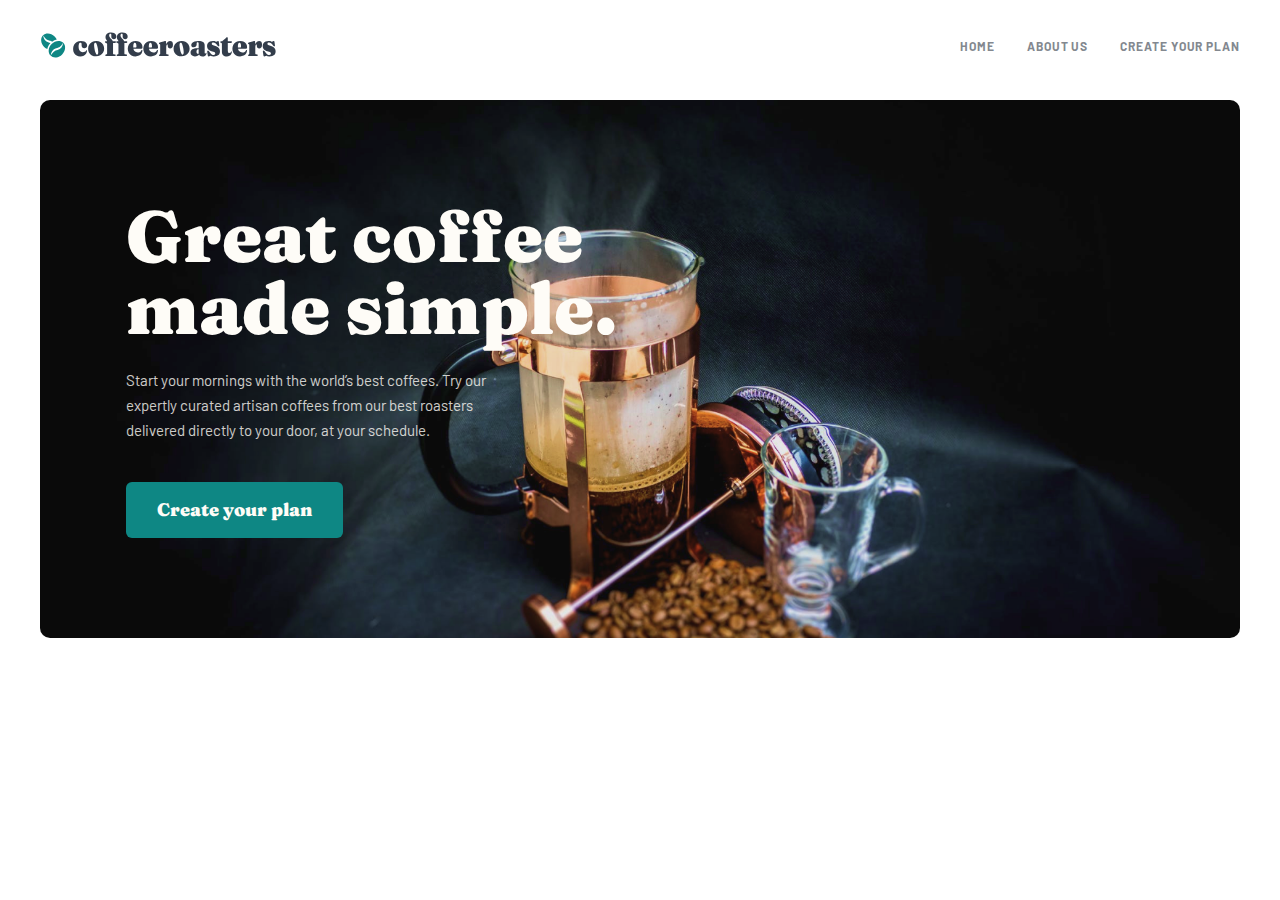
==== index.html @ 924e1266 "add hero section" ====
<!DOCTYPE html>
<html lang="en">
<head>
    <meta charset="UTF-8">
    <meta http-equiv="X-UA-Compatible" content="IE=edge">
    <meta name="viewport" content="width=device-width, initial-scale=1.0">
    <link rel="stylesheet" href="./css/normalize.css">
    <link rel="stylesheet" href="./css/style.css">
    <!-- <link rel="stylesheet" href="./css/style.min.css"> -->
    <title>Template css</title>
</head>
<body>
    <!-- site hedaer start  -->
    <header class="site-header">
        <div class="container">
            <div class="site-header__wrapper">
                <a class="logo" href="/index.html">
                    <img class="logo-img" src="./images/mobile_logo.svg" width="163" height="18" alt="cofferoster">
                </a>
                <button class="site-header__burger-menu js-open-btn" type="button"></button>
                <nav class="sitenav">
                    <ul class="sitenav-list">
                        <li class="sitenav-item">
                            <a class="sitenav-link" href="#">Home</a>
                        </li>
                        <li class="sitenav-item">
                            <a class="sitenav-link" href="#">About Us</a>
                        </li>
                        <li class="sitenav-item">
                            <a class="sitenav-link" href="#">Create your plan</a>
                        </li>
                    </ul>
                </nav>
            </div>
        </div>
    </header>
    <!-- site hedaer finish  -->
    <!-- site main start -->
    <main class="site-main">
        <!-- hero section start -->
        <section class="hero">
            <div class="container">
                <div class="hero-inner">
                    <div class="hero-box">
                        <h2 class="hero-title">Great coffee made simple.</h2>
                        <p class="hero-text">Start your mornings with the world’s best coffees. Try our expertly curated artisan coffees from our best roasters delivered directly to your door, at your schedule.</p>
                        <a href="#" class="hero-link">Create your plan</a>
                    </div>
                </div>
            </div>
        </section>
        <!-- hero section finish -->
    </main>
    <!-- site main start -->
    <!-- site footer start -->
    <footer class="site-footer">
        <!-- your footer code here -->
    </footer>
    <!-- site footer finish -->
    <script src="./js/index.js"></script>
</body>
</html>
---- css/style.css ----
@font-face {
    font-family: "Barlow";
    src: url("../fonts/Barlow-Regular.woff2") format("woff2"),
    url("../fonts/Barlow-Regular.woff") format("woff");
    font-weight: normal;
    font-style: normal;
}

@font-face {
    font-family: "Barlow";
    src: url("../fonts/Barlow-Bold.woff2") format("woff2"),
    url("../fonts/Barlow-Bold.woff") format("woff");
    font-weight: bold;
    font-style: normal;
}
@font-face {
    font-family: "Fraunces 9pt";
    src: url("../fonts/Fraunces9pt-Black.woff2") format("woff2"),
    url("../fonts/Fraunces9pt-Black.woff") format("woff");
    font-weight: 900;
    font-style: normal;
}


/* VARIABLES */

:root {
    --main-text-color-wihite : #fefcf7;
    --main-nav-color-grey: #83888f;
    --main-text-color-black : #333d4b;
    --main-bg-color : #fefcf7;
    --main-btn-color-grin: #0e8784;
}

/* GENERAL */

html {
    height: 100%;
    box-sizing: border-box;
}

*,
::before,
::after {
    box-sizing: inherit;
    margin: 0;
}

img {
    display: block;
    height: auto;
}

body {
    display: flex;
    flex-direction: column;
    height: 100%;
    margin: 0;
    padding: 0;
    font-family: "Barlow", "Arial", sans-serif;
    font-family: "Fraunces 9pt", "Times New Roman", serif;
}

.visually-hidden {
    position: absolute;
    width: 1px;
    height: 1px;
    margin: -1px;
    padding: 0;
    border: 0;
    white-space: nowrap;
    clip-path: inset(100%);
    clip: rect(0 0 0 0);
    overflow: hidden;
}

/* CONTAINER */

.container {
    width: 100%;
    max-width: 1320px;
    margin-right: auto;
    margin-left: auto;
    padding-right: 20px;
    padding-left: 20px;
}

/* STICKY - FOOTER */

.site-main {
    flex-grow: 1;
}
.site-header {
    position: relative;
    z-index: 1;
    padding: 32px 0 42px 0;
}
.site-header__wrapper {
    display: flex;
    justify-content: space-between;
    align-items: center;
}
.logo-img {
    width: 163px;
    height: 18px;
}
.site-header__burger-menu {
    width: 16px;
    height: 15px;
    padding: 0;
    background-color: transparent;
    background-image: url("../images/mobile_nav.svg");
    background-repeat: no-repeat;
    background-position: center;
    border: none;
}
.sitenav {
    position: absolute;
    top: 90px;
    left: 0;
    right: 0;
    z-index: 2;
    display: none;
    height: 100vh;
    background: linear-gradient(360deg, rgba(254, 252, 247, 0.504981) 0%, #fefcf7 55.94%);
}
.sitenav-open .sitenav{
    display: block;
}
.sitenav-open .site-header__burger-menu {
    background-image: url("../images/exit_icon.svg");
}
.sitenav-list {
    display: flex;
    flex-direction: column;
    padding-top: 40px;
    list-style: none;
    padding-left: 0;
    margin: 0;
    text-align: center;
}
.sitenav-item:not(:last-child) {
    margin-bottom: 32px;
}
.sitenav-link {
    font-family: "Fraunces 9pt";
    font-style: normal;
    font-weight: 900;
    font-size: 24px;
    line-height: 32px;
    color: var(--main-nav-color-grey);
    text-decoration: none;
}
.hero-inner {
    padding: 100px 0;
    background-image: url("../images/hero_bg.png");
    background-repeat: no-repeat;
    background-position: center;
    background-size: cover;
    border-radius: 10px;
}
.hero-box {
    max-width: 279px;
    display: flex;
    flex-direction: column;
    align-items: center;
    margin: 0 auto;
}
.hero-title {
    font-family: 'Fraunces 9pt';
    font-weight: 900;
    font-size: 40px;
    line-height: 40px;
    text-align: center;
    color: var(--main-text-color-wihite);
    margin-bottom: 24px;
}
.hero-text {
    max-width: 279px;
    font-family: 'Barlow';
    font-weight: 400;
    font-size: 15px;
    line-height: 25px;
    text-align: center;
    color: var(--main-text-color-wihite);
    mix-blend-mode: normal;
    opacity: 0.8;
    margin-bottom: 39px;
}
.hero-link {
    width: 217px;
    height: 56px;
    font-family: 'Fraunces 9pt';
    font-weight: 900;
    font-size: 18px;
    line-height: 25px;
    color: var(--main-text-color-wihite);
    text-decoration: none;
    background-color: var(--main-btn-color-grin);
    border-radius: 6px;
    padding: 15px 31px;
}
.hero-link:hover {
    background-color: #66d2cf;
}
@media only screen and (min-width: 640px){
    .logo-img {
        width: 236px;
        height: 26px;
    }
    .site-header__burger-menu {
        display: none;
    }
    .sitenav {
        display: block;
        position: static;
        height: auto;
        background: transparent;
    }
    .sitenav-list {
        flex-direction: row;
        align-items: center;
        padding-top: 0;
    }
    .sitenav-item:not(:last-child) {
        margin-right: 32px;
        margin-bottom: 0;
    }
    .sitenav-link {
        font-family: "Barlow";
        font-style: normal;
        font-weight: 700;
        font-size: 12px;
        line-height: 15px;
        letter-spacing: 0.923077px;
        text-transform: uppercase;
        color: var(--main-nav-color-grey);
    }
    .hero-box {
        max-width: 398px;
        padding-left: 58px;
        align-items: flex-start;
        margin: 0;
    }
    .hero-title {
        font-size: 48px;
        line-height: 48px;
        text-align: start;
    }
    .hero-text {
        max-width: 400px;
        text-align: start;
    }

}
@media only screen and (min-width: 820px){
    .container {
        padding: 0 40px;
    }
    .hero-box {
        max-width: 579px;
        padding-left: 86px;
    }
    .hero-title {
        font-size: 72px;
        line-height: 72px;
    }
    .hero-text {
        max-width: 400px;
    }
}
---- css/style.min.css ----
/*! normalize.css v8.0.1 | MIT License | github.com/necolas/normalize.css */button,hr,input{overflow:visible}progress,sub,sup{vertical-align:baseline}[type=checkbox],[type=radio],legend{box-sizing:border-box;padding:0}html{line-height:1.15;-webkit-text-size-adjust:100%}body{margin:0}details,main{display:block}h1{font-size:2em;margin:.67em 0}hr{box-sizing:content-box;height:0}code,kbd,pre,samp{font-family:monospace,monospace;font-size:1em}a{background-color:transparent}abbr[title]{border-bottom:none;text-decoration:underline;text-decoration:underline dotted}b,strong{font-weight:bolder}small{font-size:80%}sub,sup{font-size:75%;line-height:0;position:relative}sub{bottom:-.25em}sup{top:-.5em}img{border-style:none}button,input,optgroup,select,textarea{font-family:inherit;font-size:100%;line-height:1.15;margin:0}button,select{text-transform:none}[type=button],[type=reset],[type=submit],button{-webkit-appearance:button}[type=button]::-moz-focus-inner,[type=reset]::-moz-focus-inner,[type=submit]::-moz-focus-inner,button::-moz-focus-inner{border-style:none;padding:0}[type=button]:-moz-focusring,[type=reset]:-moz-focusring,[type=submit]:-moz-focusring,button:-moz-focusring{outline:ButtonText dotted 1px}fieldset{padding:.35em .75em .625em}legend{color:inherit;display:table;max-width:100%;white-space:normal}textarea{overflow:auto}[type=number]::-webkit-inner-spin-button,[type=number]::-webkit-outer-spin-button{height:auto}[type=search]{-webkit-appearance:textfield;outline-offset:-2px}[type=search]::-webkit-search-decoration{-webkit-appearance:none}::-webkit-file-upload-button{-webkit-appearance:button;font:inherit}summary{display:list-item}[hidden],template{display:none}
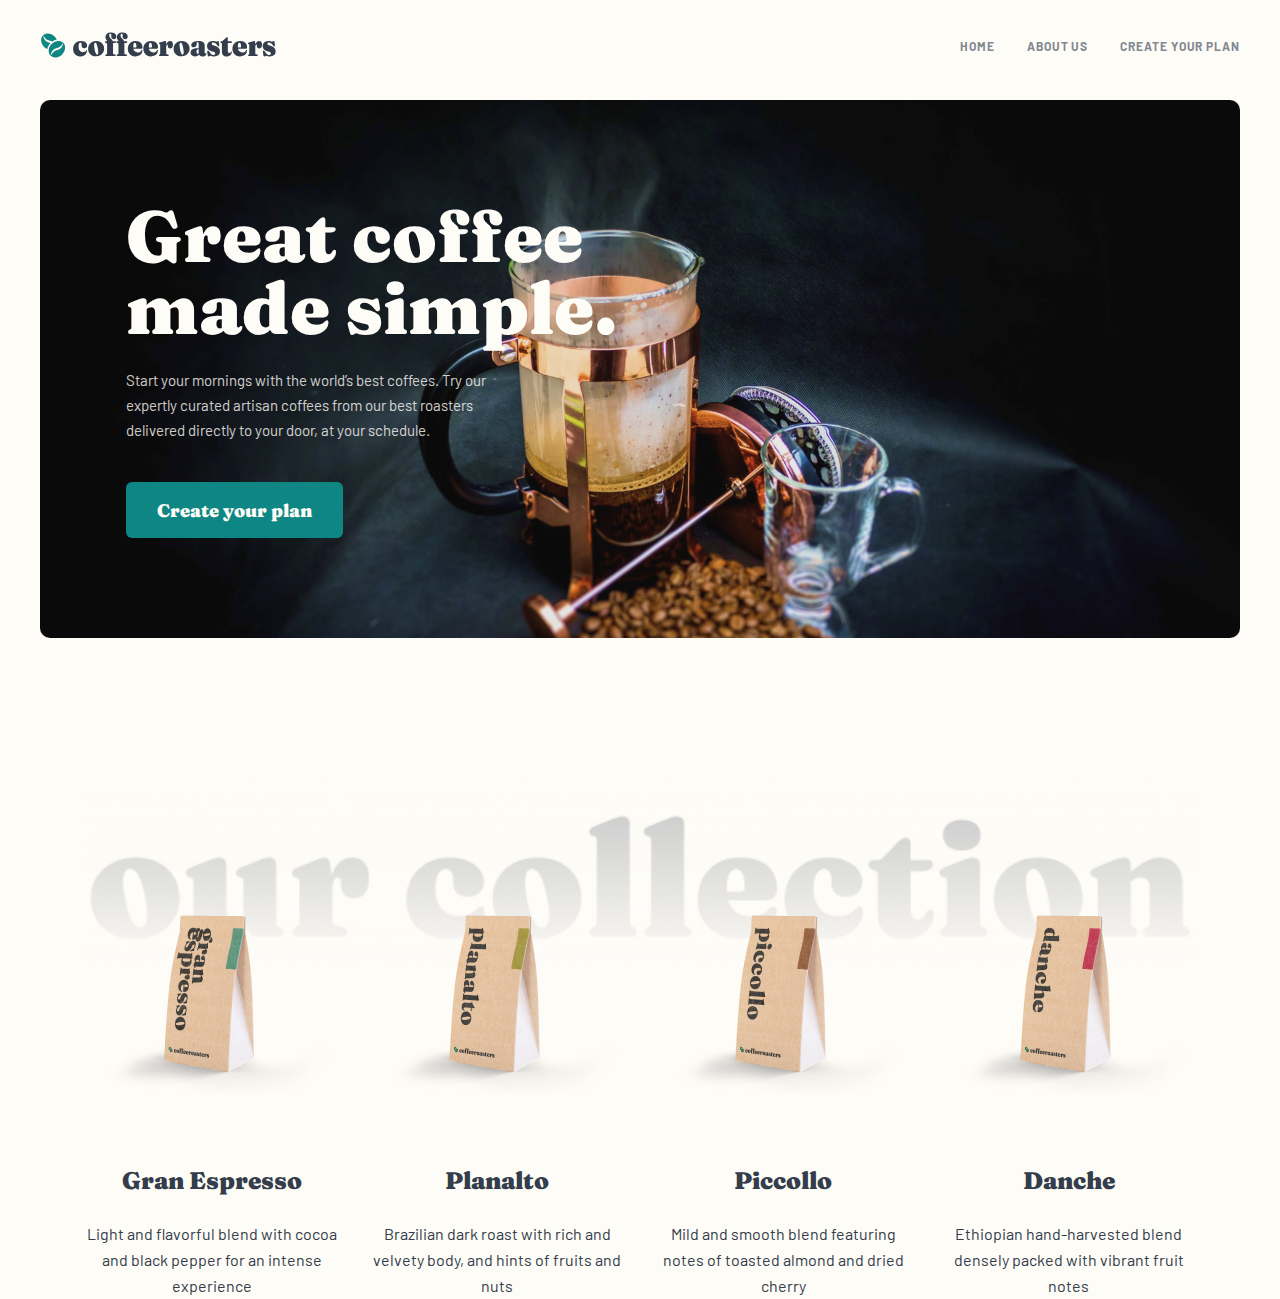
==== commit 7b0f93a7: "add collection section" ====
--- a/index.html
+++ b/index.html
@@ -50,6 +50,52 @@
             </div>
         </section>
         <!-- hero section finish -->
+        <!-- collection section start -->
+        <section class="collection">
+            <div class="container">
+                <div class="collection-box">
+                    <ul class="collection-list">
+                        <li class="collection-item">
+                            <div class="collection-img-box">
+                                <img class="collection-item-img" src="./images/espresso.png" alt="espresso coffee">
+                            </div>
+                            <div class="collection-item-headding-box">
+                                <h3 class="collection-item-title">Gran Espresso</h3>
+                                <p class="collection-item-text">Light and flavorful blend with cocoa and black pepper for an intense experience</p>
+                            </div>
+                        </li>
+                        <li class="collection-item">
+                            <div class="collection-img-box">
+                                <img class="collection-item-img" src="./images/planalto.png" alt="planalto coffee">
+                            </div>
+                            <div class="collection-item-headding-box">
+                                <h3 class="collection-item-title">Planalto</h3>
+                                <p class="collection-item-text">Brazilian dark roast with rich and velvety body, and hints of fruits and nuts</p>
+                            </div>
+                        </li>
+                        <li class="collection-item">
+                            <div class="collection-img-box">
+                                <img class="collection-item-img" src="./images/picollo.png" alt="piccollo coffee">
+                            </div>
+                            <div class="collection-item-headding-box">
+                                <h3 class="collection-item-title">Piccollo</h3>
+                                <p class="collection-item-text">Mild and smooth blend featuring notes of toasted almond and dried cherry</p>
+                            </div>
+                        </li>
+                        <li class="collection-item">
+                            <div class="collection-img-box danche-img">
+                                <img class="collection-item-img" src="./images/danche.png" alt="danche coffee">
+                            </div>
+                            <div class="collection-item-headding-box">
+                                <h3 class="collection-item-title">Danche</h3>
+                                <p class="collection-item-text">Ethiopian hand-harvested blend densely packed with vibrant fruit notes</p>
+                            </div>
+                        </li>
+                    </ul>
+                </div>
+            </div>
+        </section>
+        <!-- collection section finish -->
     </main>
     <!-- site main start -->
     <!-- site footer start -->
--- a/css/style.css
+++ b/css/style.css
@@ -59,6 +59,7 @@
     padding: 0;
     font-family: "Barlow", "Arial", sans-serif;
     font-family: "Fraunces 9pt", "Times New Roman", serif;
+    background-color: var(--main-bg-color);
 }
 
 .visually-hidden {
@@ -190,6 +191,9 @@
 .hero-link {
     width: 217px;
     height: 56px;
+    display: flex;
+    justify-content: center;
+    align-items: center;
     font-family: 'Fraunces 9pt';
     font-weight: 900;
     font-size: 18px;
@@ -198,10 +202,57 @@
     text-decoration: none;
     background-color: var(--main-btn-color-grin);
     border-radius: 6px;
-    padding: 15px 31px;
 }
 .hero-link:hover {
     background-color: #66d2cf;
+}
+.collection-box {
+    margin-top: 120px;
+    background-image: url("../images/collection_mobile.png");
+    background-repeat: no-repeat;
+    background-size: 375px 72px;
+    background-position: top center;
+}
+.collection-list {
+    list-style: none;
+    padding: 0;
+    padding-top: 85px;
+}
+.collection-item {
+    display: flex;
+    flex-direction: column;
+    align-items: center;
+}
+.collection-item:not(:last-child) {
+    margin-bottom: 48px;
+}
+.danche-img {
+    padding-left: 20px;
+    padding-top: 15px;
+}
+.collection-item-headding-box {
+    display: flex;
+    flex-direction: column;
+    align-items: center;
+}
+.collection-item-title {
+    font-family: 'Fraunces 9pt';
+    font-style: normal;
+    font-weight: 900;
+    font-size: 24px;
+    line-height: 32px;
+    color: var(--main-text-color-black);
+    margin-bottom: 16px;
+}
+.collection-item-text {
+    width: 282px;
+    font-family: 'Barlow';
+    font-style: normal;
+    font-weight: 400;
+    font-size: 15px;
+    line-height: 25px;
+    text-align: center;
+    color: var(--main-text-color-black);
 }
 @media only screen and (min-width: 640px){
     .logo-img {
@@ -251,7 +302,28 @@
         max-width: 400px;
         text-align: start;
     }
-
+    .collection-box {
+        display: flex;
+        justify-content: center;
+        margin-top: 144.2px;
+        background-image: url("../images/collection_tablet.png");
+        background-size: 698px 118px;
+    }
+    .collection-list {
+        padding-top: 59px;
+    }
+    .collection-item {
+        display: flex;
+        flex-direction: row;
+    }
+    .collection-item-headding-box {
+        display: flex;
+        flex-direction: column;
+        align-items: flex-start;
+    }
+    .collection-item-text {
+        text-align: start;
+    }
 }
 @media only screen and (min-width: 820px){
     .container {
@@ -268,4 +340,41 @@
     .hero-text {
         max-width: 400px;
     }
+    .collection-box {
+        display: flex;
+        justify-content: center;
+        background-image: url("../images/collection_destkop.png");
+        background-size: 1111px 196px;
+        margin-top: 136px;
+    }
+    .collection-list {
+        display: flex;
+        padding: 0;
+    }
+    .collection-item {
+        display: flex;
+        flex-direction: column;
+        align-items: center;
+        margin-top: 126px;
+        margin-bottom: 0;
+    }
+    .collection-item:not(:last-child) {
+        margin-right: 30px;
+        margin-bottom: 0;
+    }
+    .collection-img-box {
+        margin-bottom: 71.55px;
+    }
+    .collection-item-headding-box {
+        align-items: center;
+    }
+    .collection-item-title {
+        margin-bottom: 24px;
+    }
+    .collection-item-text {
+        width: 255px;
+        font-size: 16px;
+        line-height: 26px;
+        text-align: center;
+    }
 }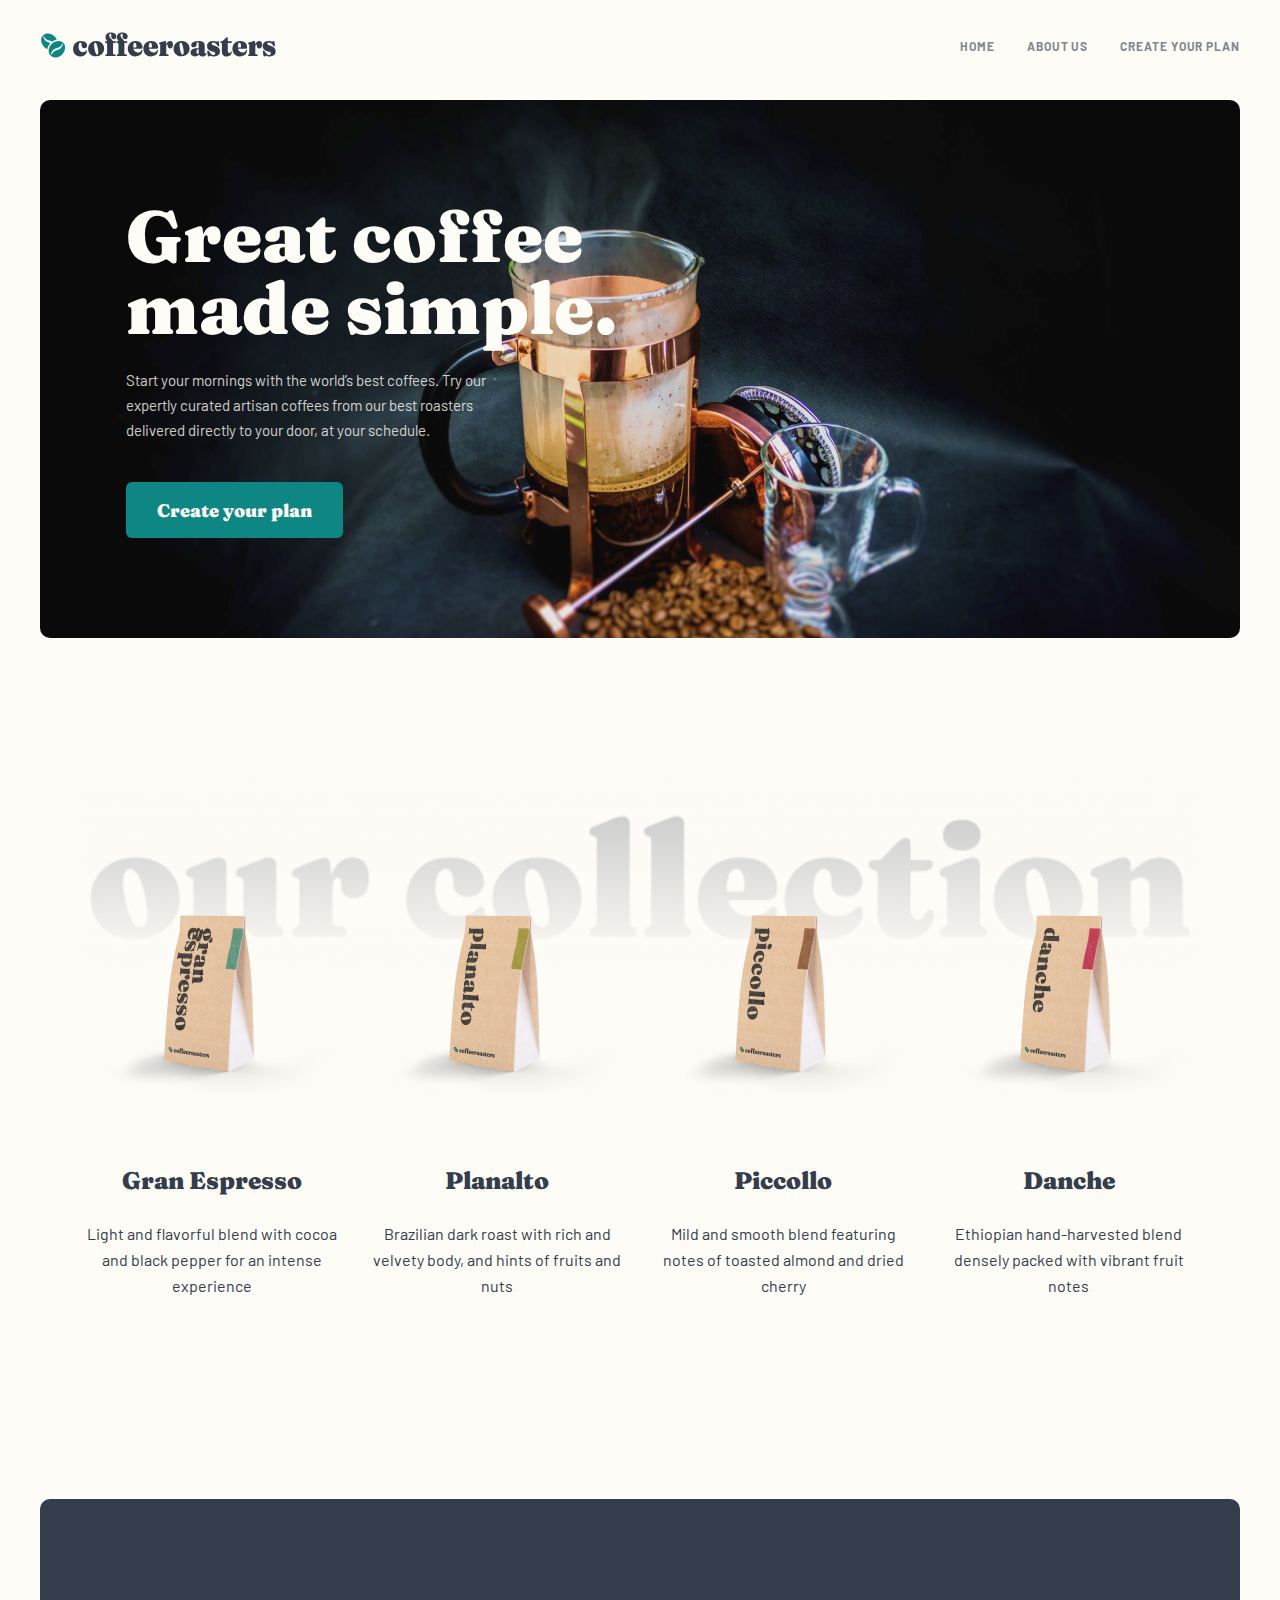
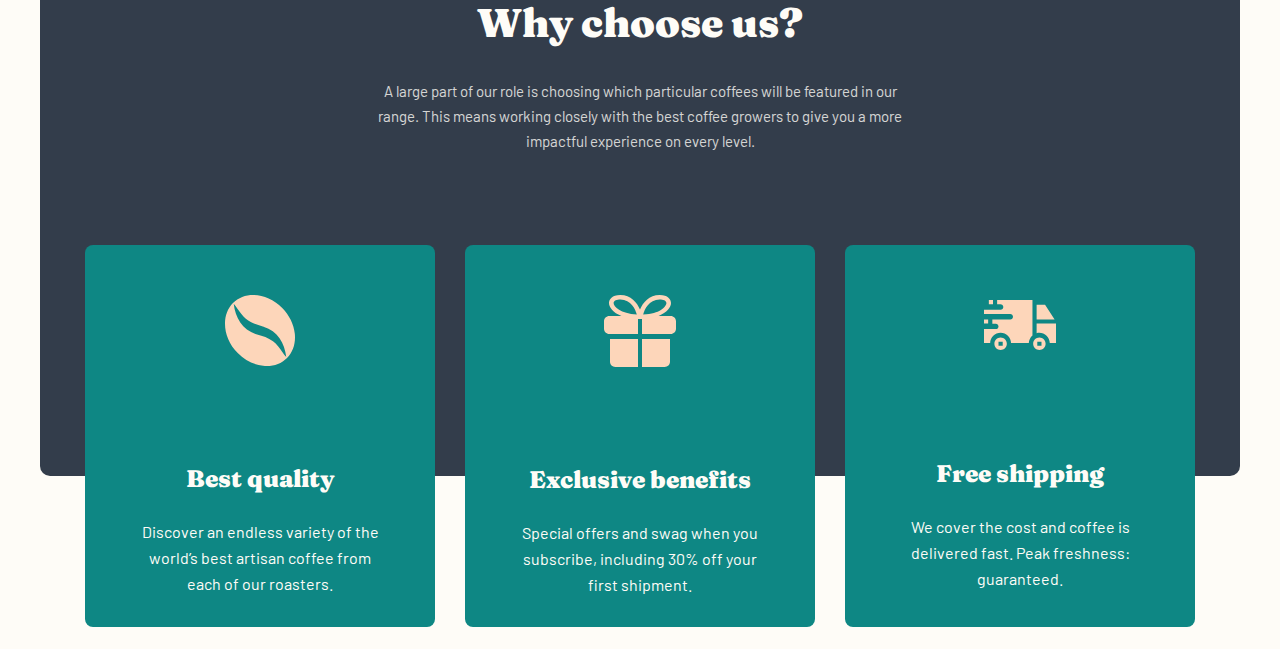
==== commit 0d9d0a66: "add choose section" ====
--- a/index.html
+++ b/index.html
@@ -7,7 +7,7 @@
     <link rel="stylesheet" href="./css/normalize.css">
     <link rel="stylesheet" href="./css/style.css">
     <!-- <link rel="stylesheet" href="./css/style.min.css"> -->
-    <title>Template css</title>
+    <title>Cofferoasters</title>
 </head>
 <body>
     <!-- site hedaer start  -->
@@ -96,6 +96,39 @@
             </div>
         </section>
         <!-- collection section finish -->
+        <!-- choose section start -->
+        <section class="choose">
+            <div class="container">
+                <div class="choose-box">
+                    <h2 class="choose-title">Why choose us?</h2>
+                    <p class="choose-text">A large part of our role is choosing which particular coffees will be featured  in our range. This means working closely with the best coffee growers to give you a more impactful experience on every level.</p>
+                    <ul class="choose-list">
+                        <li class="choose-item">
+                            <img class="choose-item-img" src="./images/coffee-bean.svg" alt="coffee-bean">
+                            <div class="choose-item-headding-box">
+                                <h3 class="choose-item-title">Best quality</h3>
+                                <p class="choose-item-text">Discover an endless variety of the world’s best artisan coffee from each of our roasters.</p>
+                            </div>
+                        </li>
+                        <li class="choose-item">
+                            <img class="choose-item-img" src="./images/gift.svg" alt="gift icon">
+                            <div class="choose-item-headding-box">
+                                <h3 class="choose-item-title">Exclusive benefits</h3>
+                                <p class="choose-item-text">Special offers and swag when you subscribe, including 30% off your first shipment.</p>
+                            </div>
+                        </li>
+                        <li class="choose-item">
+                            <img class="choose-item-img free-shopping-img" src="./images/car.svg" alt="car icon">
+                            <div class="choose-item-headding-box">
+                                <h3 class="choose-item-title">Free shipping</h3>
+                                <p class="choose-item-text">We cover the cost and coffee is delivered fast. Peak freshness: guaranteed.</p>
+                            </div>
+                        </li>
+                    </ul>
+                </div>
+            </div>
+        </section>
+        <!-- choose section finish -->
     </main>
     <!-- site main start -->
     <!-- site footer start -->
--- a/css/style.css
+++ b/css/style.css
@@ -254,6 +254,96 @@
     text-align: center;
     color: var(--main-text-color-black);
 }
+.choose-box {
+    height: 573px;
+    display: flex;
+    flex-direction: column;
+    align-items: center;
+    background-color: var(--main-text-color-black);
+    padding-top: 56px;
+    position: relative;
+    margin-top: 120px;
+    border-radius: 10px;
+}
+.choose-title {
+    font-family: 'Fraunces 9pt';
+    font-style: normal;
+    font-weight: 900;
+    font-size: 28px;
+    line-height: 28px;
+    text-align: center;
+    color: var(--main-bg-color);
+    margin-bottom: 24px;
+}
+.choose-text {
+    width: 279px;
+    font-family: 'Barlow';
+    font-style: normal;
+    font-weight: 400;
+    font-size: 15px;
+    line-height: 25px;
+    text-align: center;
+    color: var(--main-bg-color);
+    mix-blend-mode: normal;
+    opacity: 0.8;
+}
+.choose-list {
+    display: flex;
+    flex-direction: column;
+    align-items: center;
+    list-style: none;
+    position: absolute;
+    padding: 0;
+    top: 305px;
+}
+.choose-item {
+    width: 279px;
+    height: 382px;
+    display: flex;
+    flex-direction: column;
+    align-items: center;
+    background-color: var(--main-btn-color-grin);
+    border-radius: 8px;
+}
+.choose-item:not(:last-child) {
+    margin-bottom: 24px;
+}
+.choose-item-img {
+    width: 72px;
+    height: 72px;
+    margin-top: 72px;
+    margin-bottom: 56px;
+}
+.free-shopping-img{
+    width: 72px;
+    height: 50px;
+}
+.choose-item-headding-box {
+    display: flex;
+    flex-direction: column;
+    align-items: center;
+}
+.choose-item-title {
+    font-family: 'Fraunces 9pt';
+    font-style: normal;
+    font-weight: 900;
+    font-size: 24px;
+    line-height: 32px;
+    text-align: center;
+    color: var(--main-bg-color);
+    margin-bottom: 24px;
+}
+.choose-item-text {
+    width: 201px;
+    font-family: 'Barlow';
+    font-style: normal;
+    font-weight: 400;
+    font-size: 15px;
+    line-height: 25px;
+    text-align: center;
+    color: var(--main-bg-color);
+    margin-bottom: 51px;
+}
 @media only screen and (min-width: 640px){
     .logo-img {
         width: 236px;
@@ -324,6 +414,48 @@
     .collection-item-text {
         text-align: start;
     }
+    .choose-box {
+        height: 573px;
+        margin-top: 144px;
+        padding-top: 100px;
+    }
+    .choose-title {
+        font-size: 32px;
+        line-height: 48px;
+        margin-bottom: 32px;
+    }
+    .choose-text {
+        width: 540px;
+    }
+    .choose-list {
+        top: 275px;
+    }
+    .choose-item {
+        width: 573px;
+        height: 180px;
+        flex-direction: row;
+    }
+    .choose-item-img {
+        width: 56px;
+        height: 56px;
+        margin-left: 70px;
+        margin-right: 55px;
+    }
+    .free-shopping-img{
+        width: 55px;
+        height: 39px;
+    }
+    .choose-item-headding-box {
+        align-items: flex-start;
+        margin-top: 41px;
+    }
+    .choose-item-title {
+        text-align: start;
+    }
+    .choose-item-text {
+        width: 344px;
+        text-align: start;
+    }
 }
 @media only screen and (min-width: 820px){
     .container {
@@ -377,4 +509,47 @@
         line-height: 26px;
         text-align: center;
     }
+    .choose-box {
+        height: 577px;
+        margin-top: 200px;
+    }
+    .choose-title {
+        font-size: 40px;
+        line-height: 48px;
+    }
+    .choose-list {
+        flex-direction: row;
+        top: 346px;
+    }
+    .choose-item {
+        width: 350px;
+        height: 382px;
+        flex-direction: column;
+        justify-content: center;
+        align-items: center;
+    }
+    .choose-item:not(:last-child) {
+        margin-right: 30px;
+        margin-bottom: 0;
+    }
+    .choose-item-img {
+        width: 72px;
+        height: 72px;
+        margin-right: 0;
+        margin-left: 0;
+    }
+    .free-shopping-img{
+        width: 72px;
+        height: 50px;
+        margin-bottom: 67px;
+    }
+    .choose-item-headding-box {
+        align-items: center;
+    }
+    .choose-item-text {
+        width: 255px;
+        font-size: 16px;
+        line-height: 26px;
+        text-align: center;
+    }
 }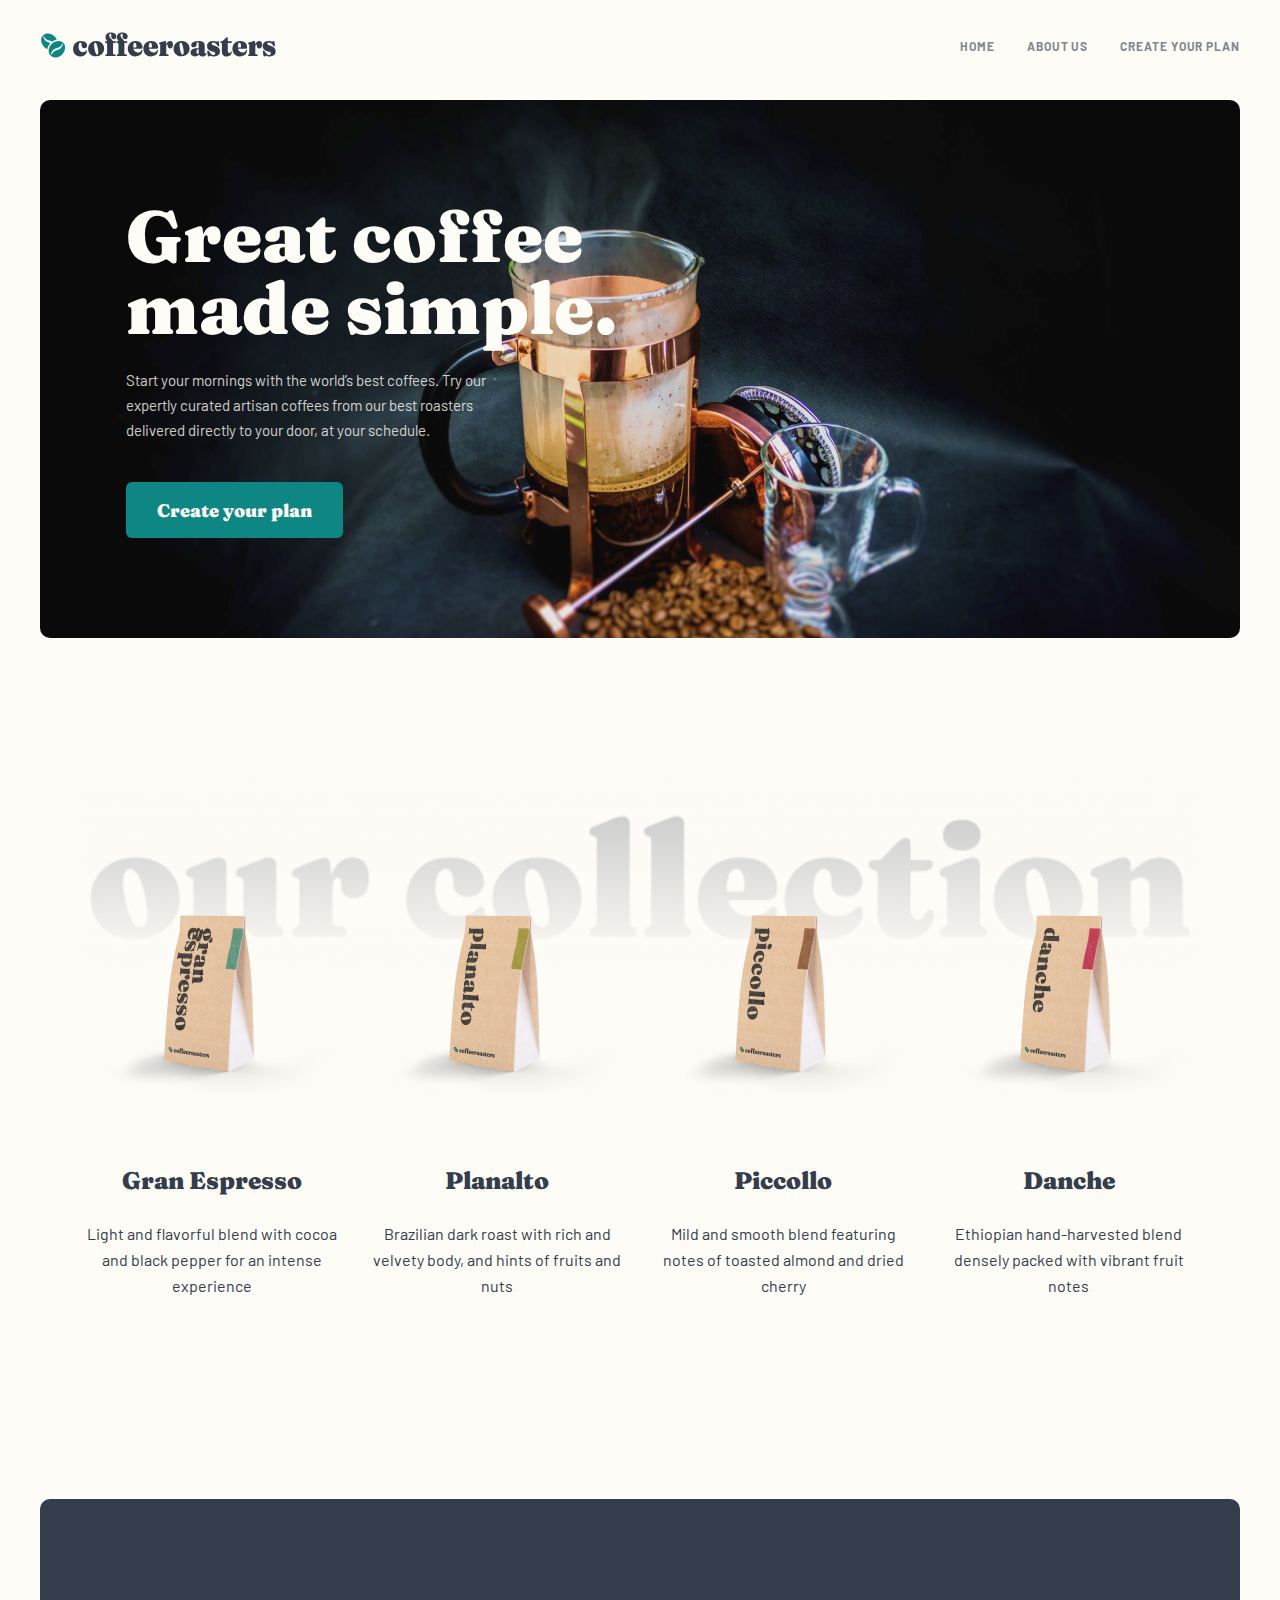
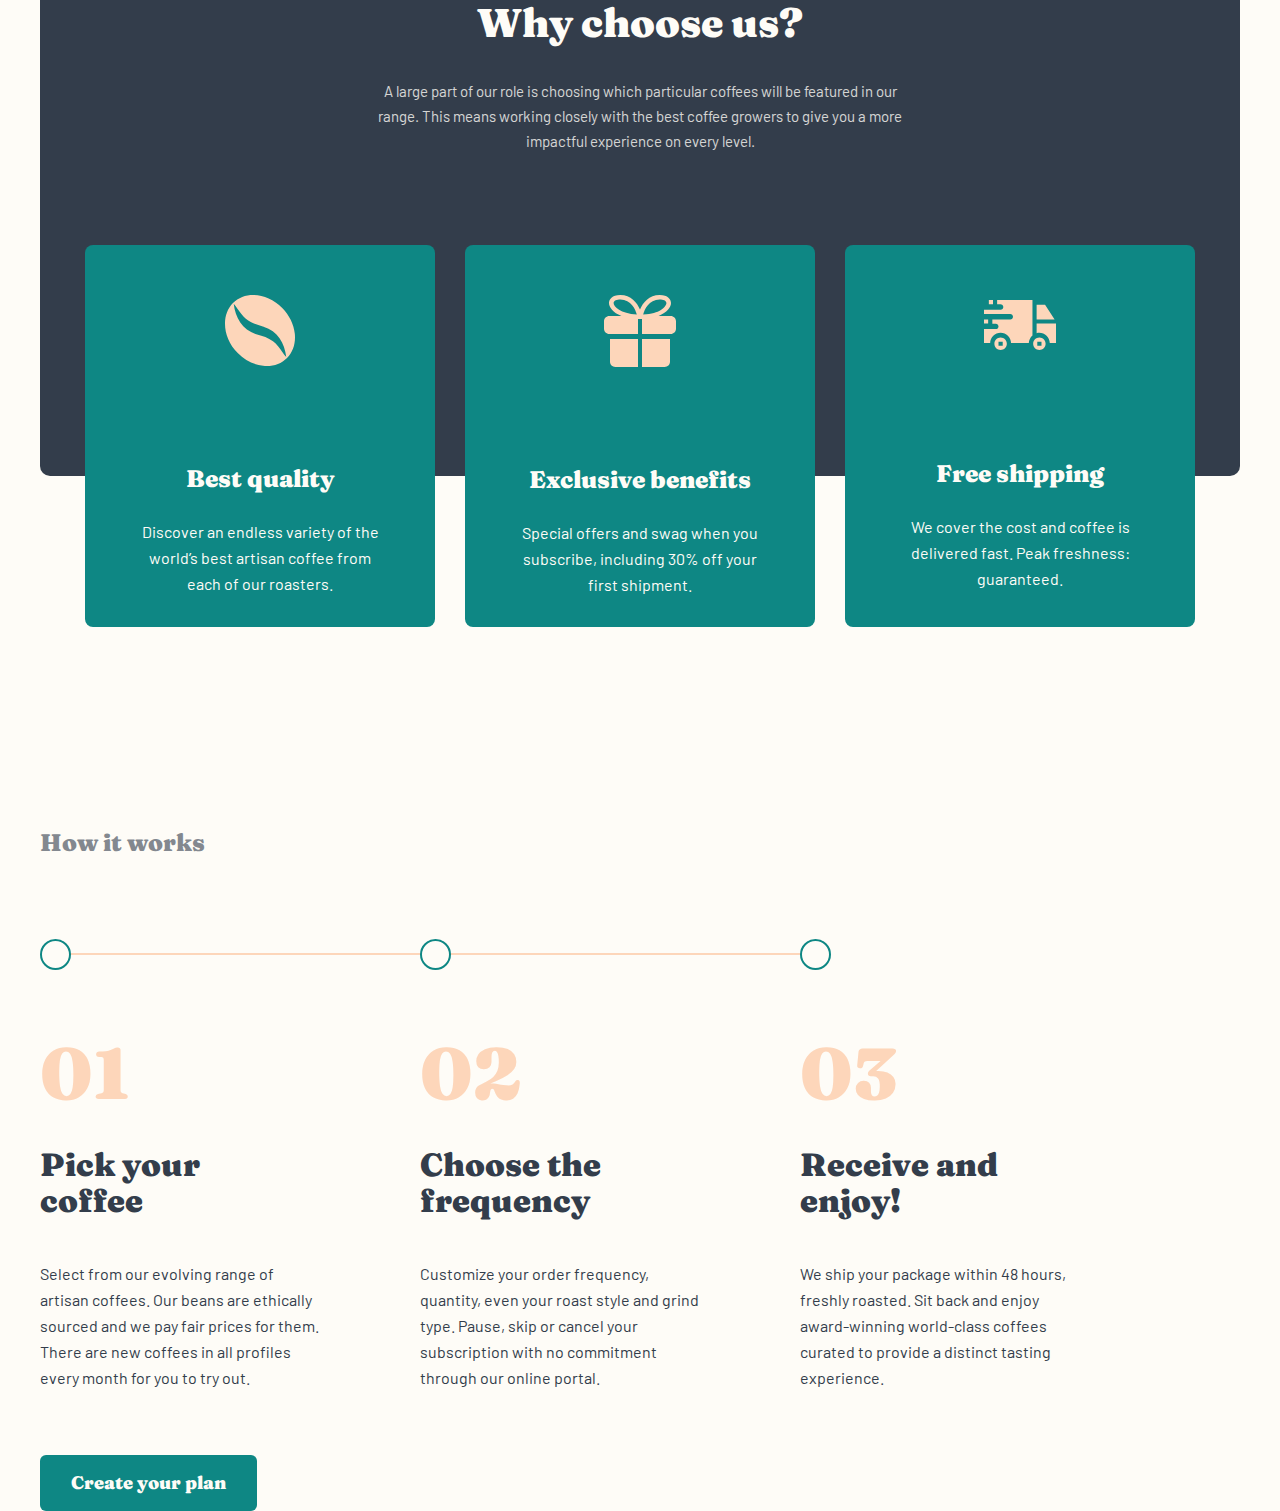
==== commit 981b7f57: "add works section" ====
--- a/index.html
+++ b/index.html
@@ -129,6 +129,39 @@
             </div>
         </section>
         <!-- choose section finish -->
+        <!-- works section start -->
+        <section class="works">
+            <div class="container">
+                <div class="works-box">
+                    <h3 class="works-title">How it works</h3>
+                    <div class="works-symbol-box">
+                        <span class="works-symbol"></span>
+                        <span class="works-symbol"></span>
+                        <span class="works-symbol"></span>
+                        <span class="works-line-symbol"></span>
+                    </div>
+                    <ul class="works-list">
+                        <li class="works-item">
+                            <h2 class="works-item-number-title">01</h2>
+                            <h3 class="works-item-title">Pick your coffee</h3>
+                            <p class="works-item-text">Select from our evolving range of artisan coffees. Our beans are ethically sourced and we pay fair prices for them. There are new coffees in all profiles every month for you to try out.</p>
+                        </li>
+                        <li class="works-item">
+                            <h2 class="works-item-number-title">02</h2>
+                            <h3 class="works-item-title">Choose the frequency</h3>
+                            <p class="works-item-text">Customize your order frequency, quantity, even your roast style and grind type. Pause, skip or cancel your subscription with no commitment through our online portal.</p>
+                        </li>
+                        <li class="works-item">
+                            <h2 class="works-item-number-title">03</h2>
+                            <h3 class="works-item-title">Receive and enjoy!</h3>
+                            <p class="works-item-text">We ship your package within 48 hours, freshly roasted. Sit back and enjoy award-winning world-class coffees curated to provide a distinct tasting experience.</p>
+                        </li>
+                    </ul>
+                    <a href="#" class="hero-link">Create your plan</a>
+                </div>
+            </div>
+        </section>
+        <!-- works section finish -->
     </main>
     <!-- site main start -->
     <!-- site footer start -->
--- a/css/style.css
+++ b/css/style.css
@@ -152,6 +152,9 @@
     color: var(--main-nav-color-grey);
     text-decoration: none;
 }
+.sitenav-link:active {
+    color: var(--main-text-color-black);
+}
 .hero-inner {
     padding: 100px 0;
     background-image: url("../images/hero_bg.png");
@@ -203,7 +206,7 @@
     background-color: var(--main-btn-color-grin);
     border-radius: 6px;
 }
-.hero-link:hover {
+.hero-link:active {
     background-color: #66d2cf;
 }
 .collection-box {
@@ -343,6 +346,72 @@
     text-align: center;
     color: var(--main-bg-color);
     margin-bottom: 51px;
+}
+.works-box {
+    display: flex;
+    flex-direction: column;
+    align-items: center;
+    margin-top: 1022px;
+}
+.works-title {
+    font-family: 'Fraunces 9pt';
+    font-style: normal;
+    font-weight: 900;
+    font-size: 24px;
+    line-height: 32px;
+    text-align: center;
+    color: var(--main-nav-color-grey);
+    margin-bottom: 80px;
+}
+.works-symbol-box {
+    display: none;
+}
+.works-list {
+    list-style: none;
+    padding: 0;
+    display: flex;
+    flex-direction: column;
+    align-items: center;
+    margin-bottom: 79px;
+}
+.works-item {
+    max-width: 317px;
+    display: flex;
+    flex-direction: column;
+    align-items: center;
+}
+.works-item:not(:last-child) {
+    margin-bottom: 56px;
+}
+.works-item-number-title {
+    font-family: 'Fraunces 9pt';
+    font-style: normal;
+    font-weight: 900;
+    font-size: 72px;
+    line-height: 72px;
+    text-align: center;
+    color: #FDD6BA;
+    margin-bottom: 24px;
+}
+.works-item-title {
+    font-family: 'Fraunces 9pt';
+    font-style: normal;
+    font-weight: 900;
+    font-size: 28px;
+    line-height: 32px;
+    text-align: center;
+    color: var(--main-text-color-black);
+    margin-bottom: 24px;
+}
+.works-item-text {
+    width: 327px;
+    font-family: 'Barlow';
+    font-style: normal;
+    font-weight: 400;
+    font-size: 15px;
+    line-height: 25px;
+    text-align: center;
+    color: var(--main-text-color-black);
 }
 @media only screen and (min-width: 640px){
     .logo-img {
@@ -456,6 +525,63 @@
         width: 344px;
         text-align: start;
     }
+    .works-box {
+        align-items: flex-start;
+        margin-top: 434px;
+    }
+    .works-title {
+        margin-bottom: 40px;
+    }
+    .works-symbol-box {
+        display: flex;
+        position: relative;
+        margin-bottom: 48px;
+    }
+    .works-symbol {
+        width: 31px;
+        height: 31px;
+        border-radius: 50%;
+        background-color: var(--main-bg-color);
+        border: 2px solid #0e8784;
+        z-index: 2;
+    }
+    .works-line-symbol {
+        width: 479px;
+        height: 2px;
+        background-color: #FDD6BA;
+        position: absolute;
+        top: 48%;
+        left: 2%;
+        z-index: 1;
+    }
+    .works-symbol:nth-child(2) {
+        margin: 0 202px;
+    }
+    .works-list {
+        flex-direction: row;
+        align-items: flex-start;
+        margin-bottom: 44px;
+    }
+    .works-item {
+        max-width: 223px;
+        align-items: flex-start;
+    }
+    .works-item:not(:last-child) {
+        margin-bottom: 0;
+        margin-right: 10px;
+    }
+    .works-item-number-title {
+        margin-bottom: 42px;
+    }
+    .works-item-title {
+        text-align: start;
+        margin-bottom: 38px;
+    }
+    .works-item-text {
+        max-width: 223px;
+        text-align: start;
+        margin-bottom: 0;
+    }
 }
 @media only screen and (min-width: 820px){
     .container {
@@ -552,4 +678,47 @@
         line-height: 26px;
         text-align: center;
     }
+    /* work */
+    .works-box {
+        margin-top: 351px;
+    }
+    .works-title {
+        margin-bottom: 80px;
+    }
+    .works-symbol-box {
+        display: flex;
+        position: relative;
+        margin-bottom: 67px;
+    }
+    .works-line-symbol {
+        width: 760px;
+        top: 48%;
+    }
+    .works-symbol:nth-child(2) {
+        margin: 0 349px;
+    }
+    .works-list {
+        align-items: flex-start;
+        margin-bottom: 64px;
+    }
+    .works-item {
+        max-width: 285px;
+    }
+    .works-item:not(:last-child) {
+        margin-right: 95px;
+    }
+    .works-item-number-title {
+        margin-bottom: 38px;
+    }
+    .works-item-title {
+        max-width: 255px;
+        font-size: 32px;
+        line-height: 36px;
+        margin-bottom: 42px;
+    }
+    .works-item-text {
+        max-width: 285px;
+        font-size: 16px;
+        line-height: 26px;
+    }
 }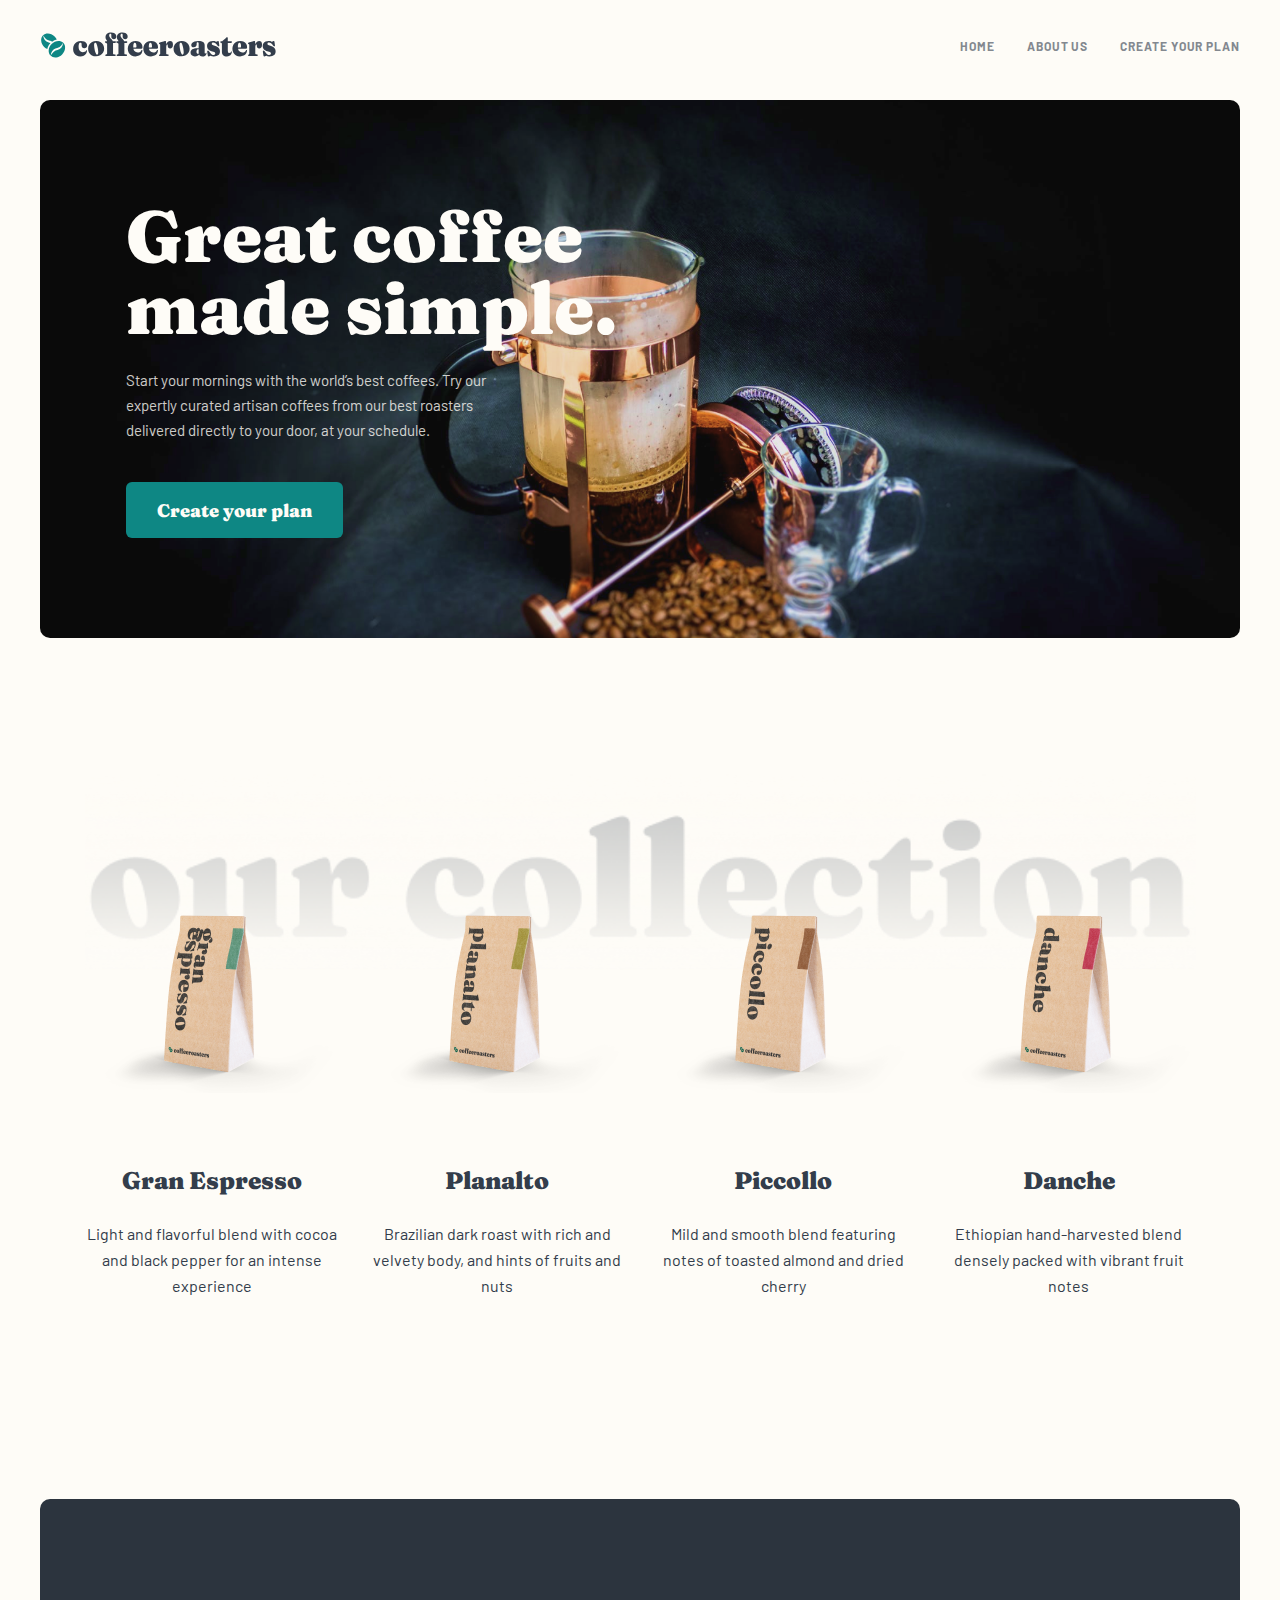
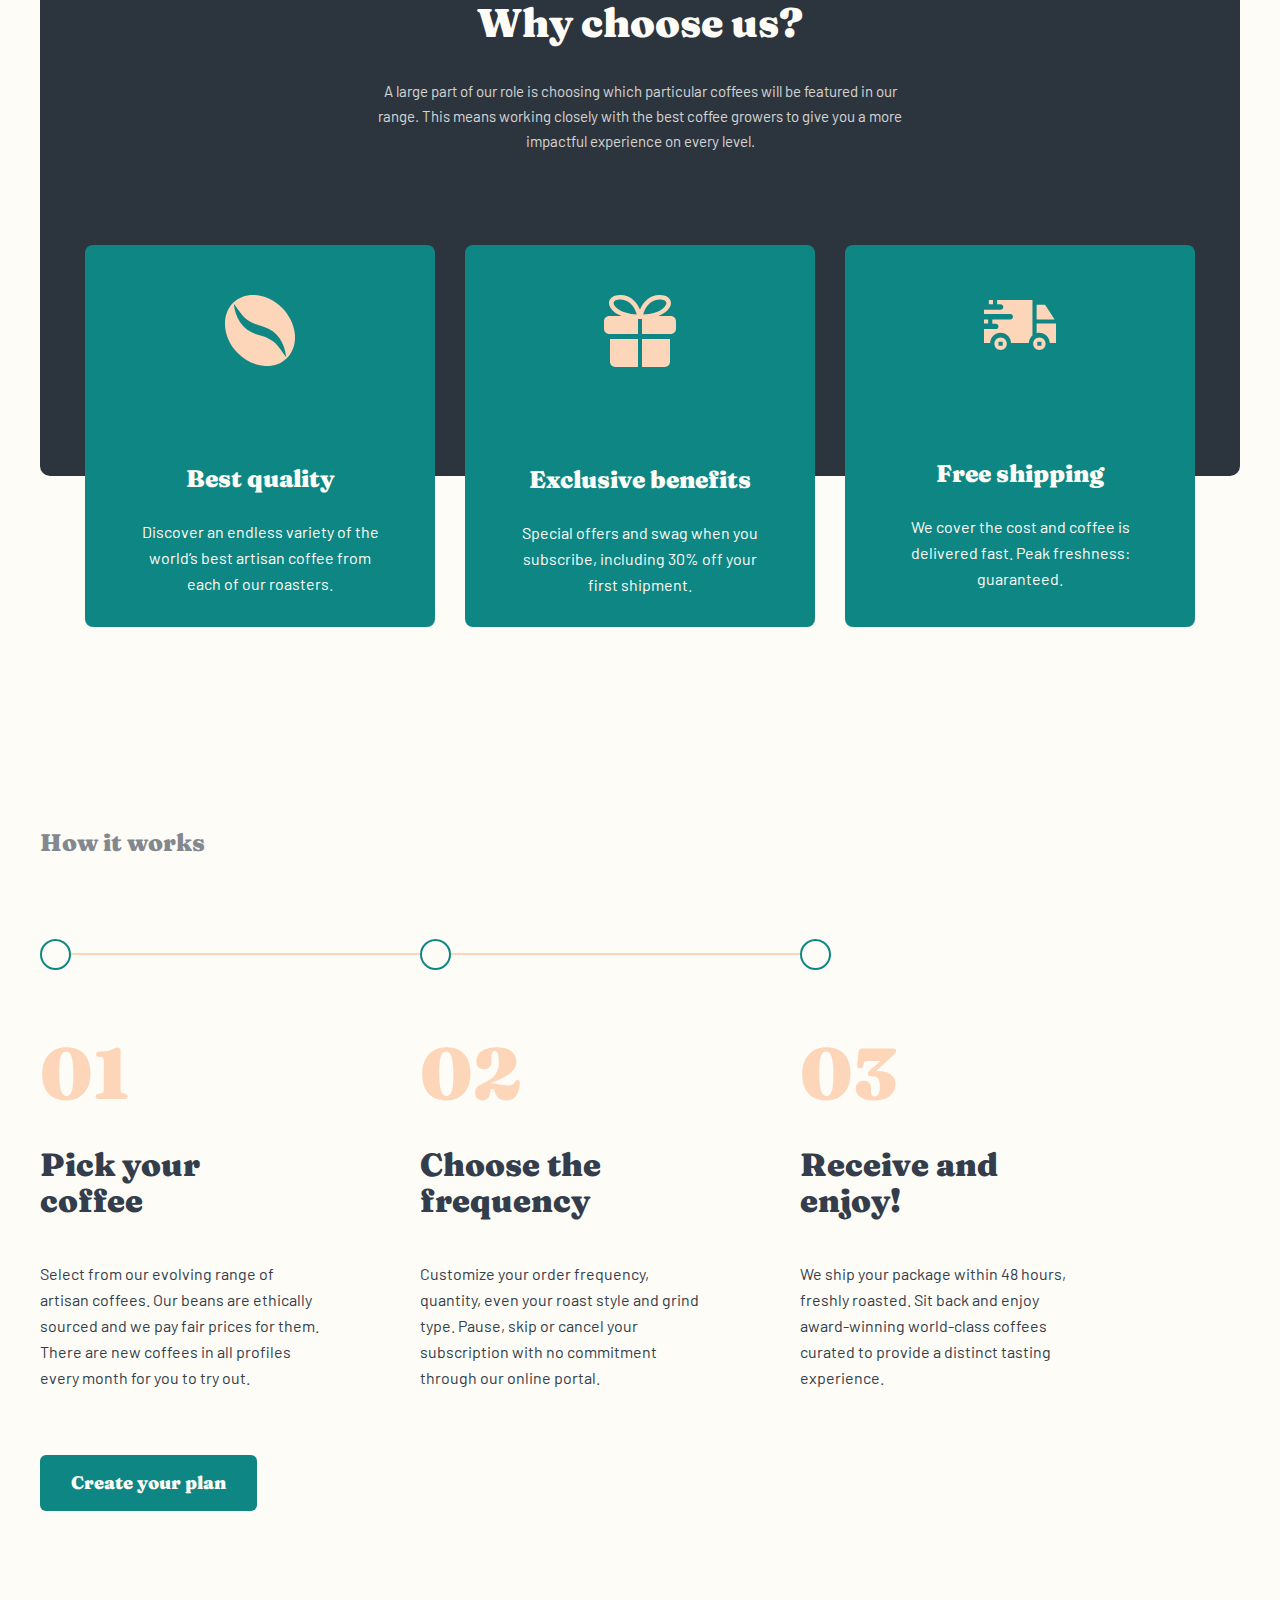
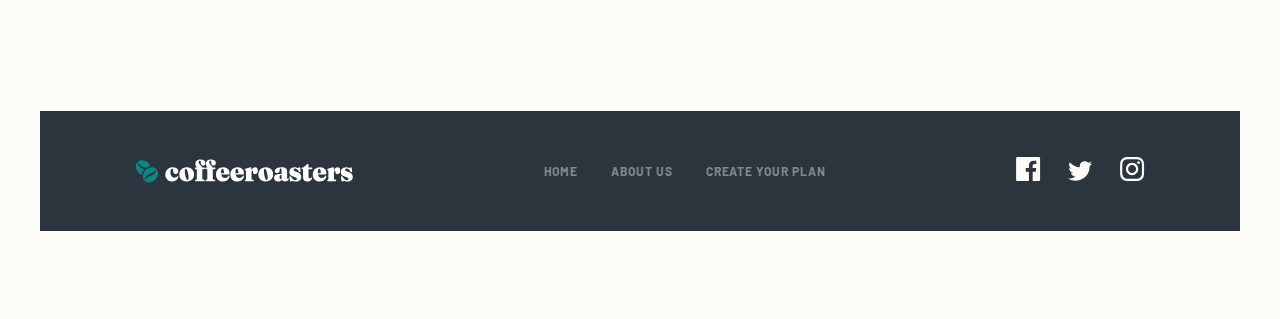
==== commit d7979dff: "index file full end" ====
--- a/index.html
+++ b/index.html
@@ -166,7 +166,41 @@
     <!-- site main start -->
     <!-- site footer start -->
     <footer class="site-footer">
-        <!-- your footer code here -->
+        <div class="container">
+            <div class="footer-box">
+                <a class="site-footer-logo-link" href="./index.html">
+                    <img class="footer-logo-img" src="./images/footer_logo.svg" alt="cofferosters logo">
+                </a>
+                <ul class="footer-list">
+                    <li class="footer-item">
+                        <a class="footer-link" href="#">HOME</a>
+                    </li>
+                    <li class="footer-item">
+                        <a class="footer-link" href="#">ABOUT US</a>
+                    </li>
+                    <li class="footer-item">
+                        <a class="footer-link" href="#">Create your plan</a>
+                    </li>
+                </ul>
+                <div class="footer-social-box">
+                    <a class="footer-social-link" href="www.facebook.com" target="blank">
+                        <svg width="25" height="24" viewBox="0 0 25 24" fill="currentcolor" xmlns="http://www.w3.org/2000/svg">
+                            <path d="M22.7752 0H1.42522C0.69322 0 0.10022 0.593 0.10022 1.325V22.676C0.10022 23.407 0.69322 24 1.42522 24H12.9202V14.706H9.79222V11.084H12.9202V8.413C12.9202 5.313 14.8132 3.625 17.5792 3.625C18.9042 3.625 20.0422 3.724 20.3742 3.768V7.008L18.4562 7.009C16.9522 7.009 16.6612 7.724 16.6612 8.772V11.085H20.2482L19.7812 14.707H16.6612V24H22.7772C23.5072 24 24.1002 23.407 24.1002 22.675V1.325C24.1002 0.593 23.5072 0 22.7752 0Z" fill="currentcolor"/>
+                        </svg>
+                    </a>
+                    <a class="footer-social-link" href="www.twitter.com" target="blank">
+                        <svg width="25" height="20" viewBox="0 0 25 20" fill="currentcolor" xmlns="http://www.w3.org/2000/svg">
+                            <path d="M24.1002 2.55705C23.2172 2.94905 22.2682 3.21305 21.2722 3.33205C22.2892 2.72305 23.0702 1.75805 23.4372 0.608047C22.4862 1.17205 21.4322 1.58205 20.3102 1.80305C19.4132 0.846047 18.1322 0.248047 16.7162 0.248047C13.5372 0.248047 11.2012 3.21405 11.9192 6.29305C7.82822 6.08805 4.20022 4.12805 1.77122 1.14905C0.48122 3.36205 1.10222 6.25705 3.29422 7.72305C2.48822 7.69705 1.72822 7.47605 1.06522 7.10705C1.01122 9.38805 2.64622 11.522 5.01422 11.997C4.32122 12.185 3.56222 12.229 2.79022 12.081C3.41622 14.037 5.23422 15.46 7.39022 15.5C5.32022 17.123 2.71222 17.848 0.10022 17.54C2.27922 18.937 4.86822 19.752 7.64822 19.752C16.7902 19.752 21.9552 12.031 21.6432 5.10605C22.6052 4.41105 23.4402 3.54405 24.1002 2.55705Z" fill="currentcolor"/>
+                        </svg>
+                    </a>
+                    <a class="footer-social-link" href="www.instagram.com" target="blank">
+                        <svg width="25" height="24" viewBox="0 0 25 24" fill="currentcolor" xmlns="http://www.w3.org/2000/svg">
+                            <path fill-rule="evenodd" clip-rule="evenodd" d="M12.1002 0C8.84122 0 8.43322 0.014 7.15322 0.072C2.79522 0.272 0.37322 2.69 0.17322 7.052C0.11422 8.333 0.10022 8.741 0.10022 12C0.10022 15.259 0.11422 15.668 0.17222 16.948C0.37222 21.306 2.79022 23.728 7.15222 23.928C8.43322 23.986 8.84122 24 12.1002 24C15.3592 24 15.7682 23.986 17.0482 23.928C21.4022 23.728 23.8302 21.31 24.0272 16.948C24.0862 15.668 24.1002 15.259 24.1002 12C24.1002 8.741 24.0862 8.333 24.0282 7.053C23.8322 2.699 21.4112 0.273 17.0492 0.073C15.7682 0.014 15.3592 0 12.1002 0ZM12.1002 2.163C15.3042 2.163 15.6842 2.175 16.9502 2.233C20.2022 2.381 21.7212 3.924 21.8692 7.152C21.9272 8.417 21.9382 8.797 21.9382 12.001C21.9382 15.206 21.9262 15.585 21.8692 16.85C21.7202 20.075 20.2052 21.621 16.9502 21.769C15.6842 21.827 15.3062 21.839 12.1002 21.839C8.89622 21.839 8.51622 21.827 7.25122 21.769C3.99122 21.62 2.48022 20.07 2.33222 16.849C2.27422 15.584 2.26222 15.205 2.26222 12C2.26222 8.796 2.27522 8.417 2.33222 7.151C2.48122 3.924 3.99622 2.38 7.25122 2.232C8.51722 2.175 8.89622 2.163 12.1002 2.163ZM5.93822 12C5.93822 8.597 8.69722 5.838 12.1002 5.838C15.5032 5.838 18.2622 8.597 18.2622 12C18.2622 15.404 15.5032 18.163 12.1002 18.163C8.69722 18.163 5.93822 15.403 5.93822 12ZM12.1002 16C9.89122 16 8.10022 14.21 8.10022 12C8.10022 9.791 9.89122 8 12.1002 8C14.3092 8 16.1002 9.791 16.1002 12C16.1002 14.21 14.3092 16 12.1002 16ZM17.0652 5.595C17.0652 4.8 17.7102 4.155 18.5062 4.155C19.3012 4.155 19.9452 4.8 19.9452 5.595C19.9452 6.39 19.3012 7.035 18.5062 7.035C17.7102 7.035 17.0652 6.39 17.0652 5.595Z" fill="currentcolor"/>
+                        </svg>
+                    </a>
+                </div>
+            </div>
+        </div>
     </footer>
     <!-- site footer finish -->
     <script src="./js/index.js"></script>
--- a/css/style.css
+++ b/css/style.css
@@ -30,6 +30,7 @@
     --main-text-color-black : #333d4b;
     --main-bg-color : #fefcf7;
     --main-btn-color-grin: #0e8784;
+    --main-section-color: #2c343e;
 }
 
 /* GENERAL */
@@ -262,7 +263,7 @@
     display: flex;
     flex-direction: column;
     align-items: center;
-    background-color: var(--main-text-color-black);
+    background-color: var(--main-section-color);
     padding-top: 56px;
     position: relative;
     margin-top: 120px;
@@ -404,7 +405,7 @@
     margin-bottom: 24px;
 }
 .works-item-text {
-    width: 327px;
+    max-width: 327px;
     font-family: 'Barlow';
     font-style: normal;
     font-weight: 400;
@@ -412,6 +413,54 @@
     line-height: 25px;
     text-align: center;
     color: var(--main-text-color-black);
+}
+.footer-box {
+    max-width: 327px;
+    min-height: 346px;
+    background-color: var(--main-section-color);
+    display: flex;
+    flex-direction: column;
+    justify-content: space-around;
+    align-items: center;
+    margin: 0 auto;
+    margin-top: 120px;
+}
+.site-footer-logo-link {
+    text-decoration: none;
+}
+.footer-list {
+    display: flex;
+    flex-direction: column;
+    align-items: center;
+    list-style: none;
+    padding: 0;
+}
+.footer-item:not(:last-child) {
+    margin-bottom: 24px;
+}
+.footer-link {
+    font-family: 'Barlow';
+    font-style: normal;
+    font-weight: 700;
+    font-size: 12px;
+    line-height: 15px;
+    letter-spacing: 0.923077px;
+    text-transform: uppercase;
+    color: var(--main-nav-color-grey);
+    text-decoration: none;
+}
+.footer-link:active {
+    color: var(--main-bg-color);
+}
+.footer-social-link {
+    color: var(--main-bg-color);
+    text-decoration: none;
+}
+.footer-social-link:active {
+    color: #fdd6ba;
+}
+.footer-social-link:not(:last-child) {
+    margin-right: 24px;
 }
 @media only screen and (min-width: 640px){
     .logo-img {
@@ -582,6 +631,19 @@
         text-align: start;
         margin-bottom: 0;
     }
+    .footer-box {
+        max-width: 688px;
+        min-height: 270px;
+        margin-top: 144px;
+    }
+    .footer-list {
+        flex-direction: row;
+        align-items: flex-start;
+    }
+    .footer-item:not(:last-child) {
+        margin-bottom: 0;
+        margin-right: 33px;
+    }
 }
 @media only screen and (min-width: 820px){
     .container {
@@ -678,7 +740,6 @@
         line-height: 26px;
         text-align: center;
     }
-    /* work */
     .works-box {
         margin-top: 351px;
     }
@@ -721,4 +782,11 @@
         font-size: 16px;
         line-height: 26px;
     }
+    .footer-box {
+        max-width: 1280px;
+        min-height: 120px;
+        flex-direction: row;
+        margin-top: 200px;
+        margin-bottom: 88px;
+    }
 }